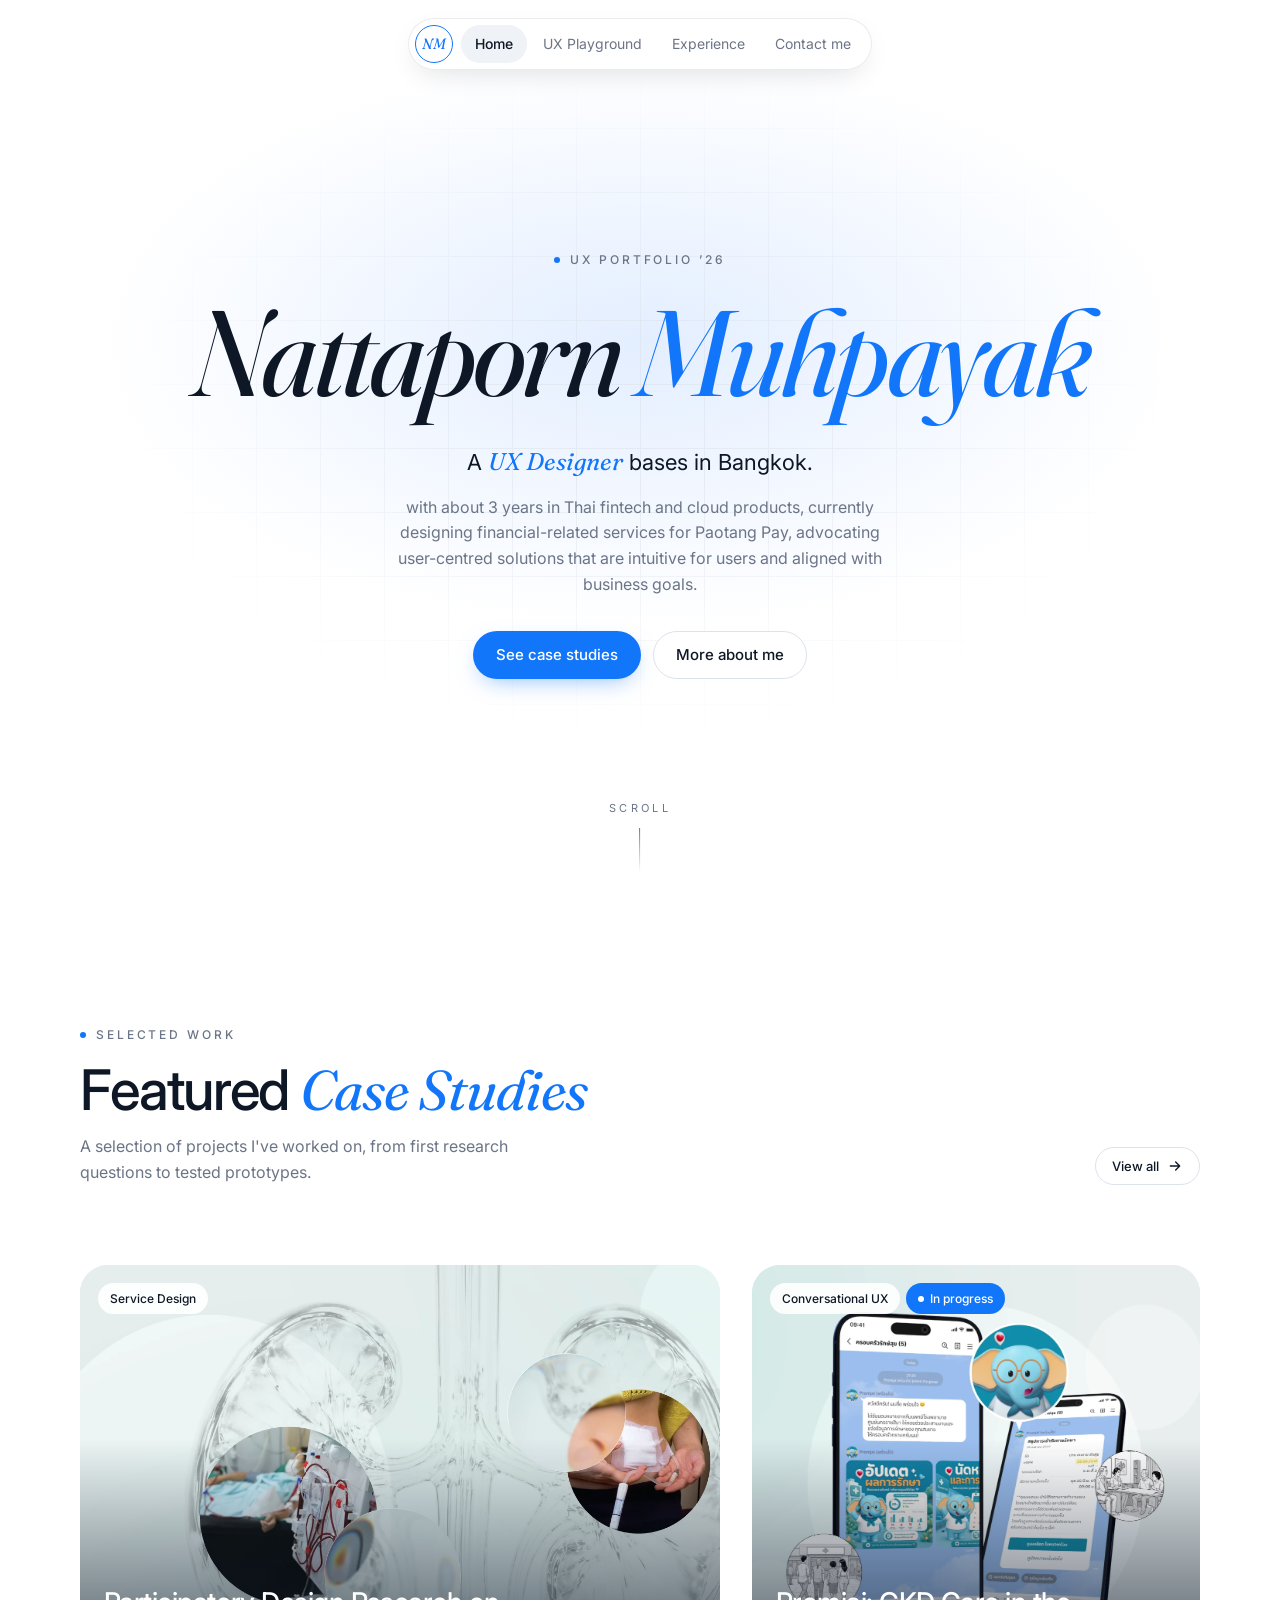
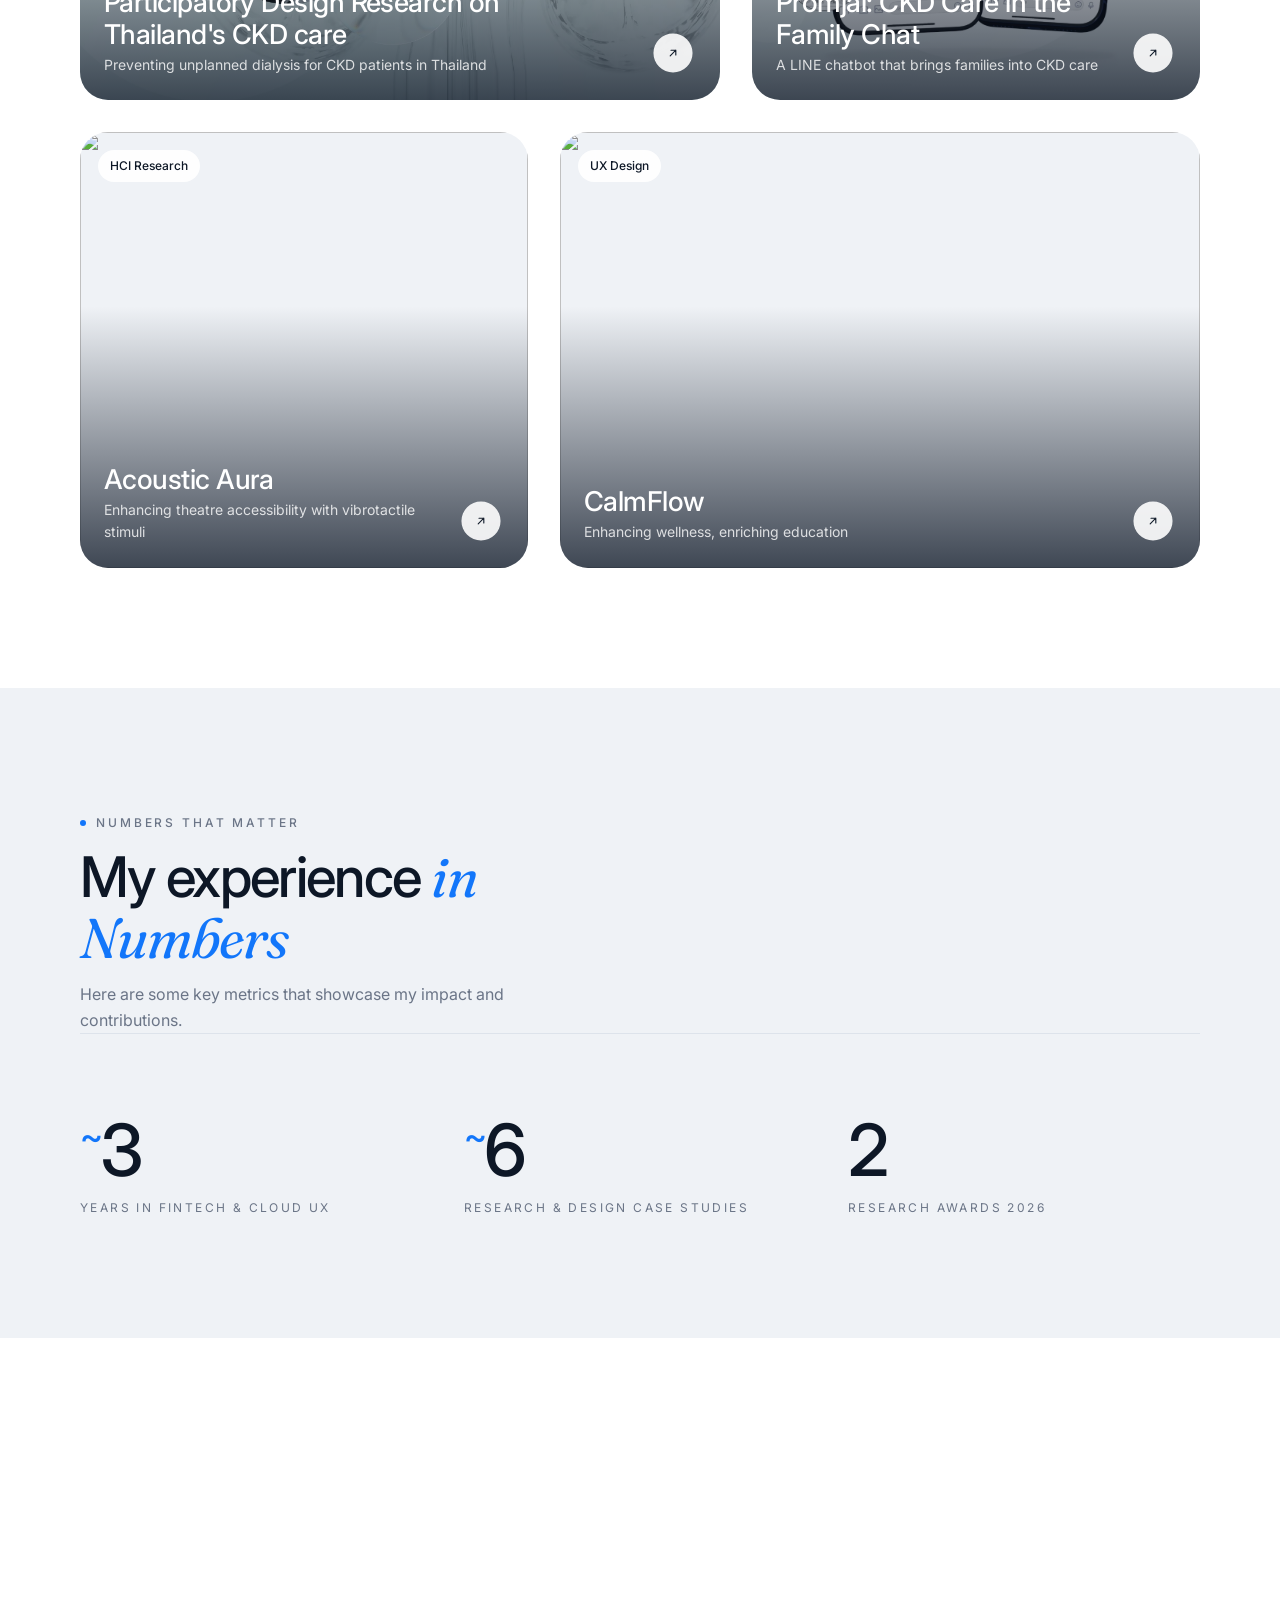
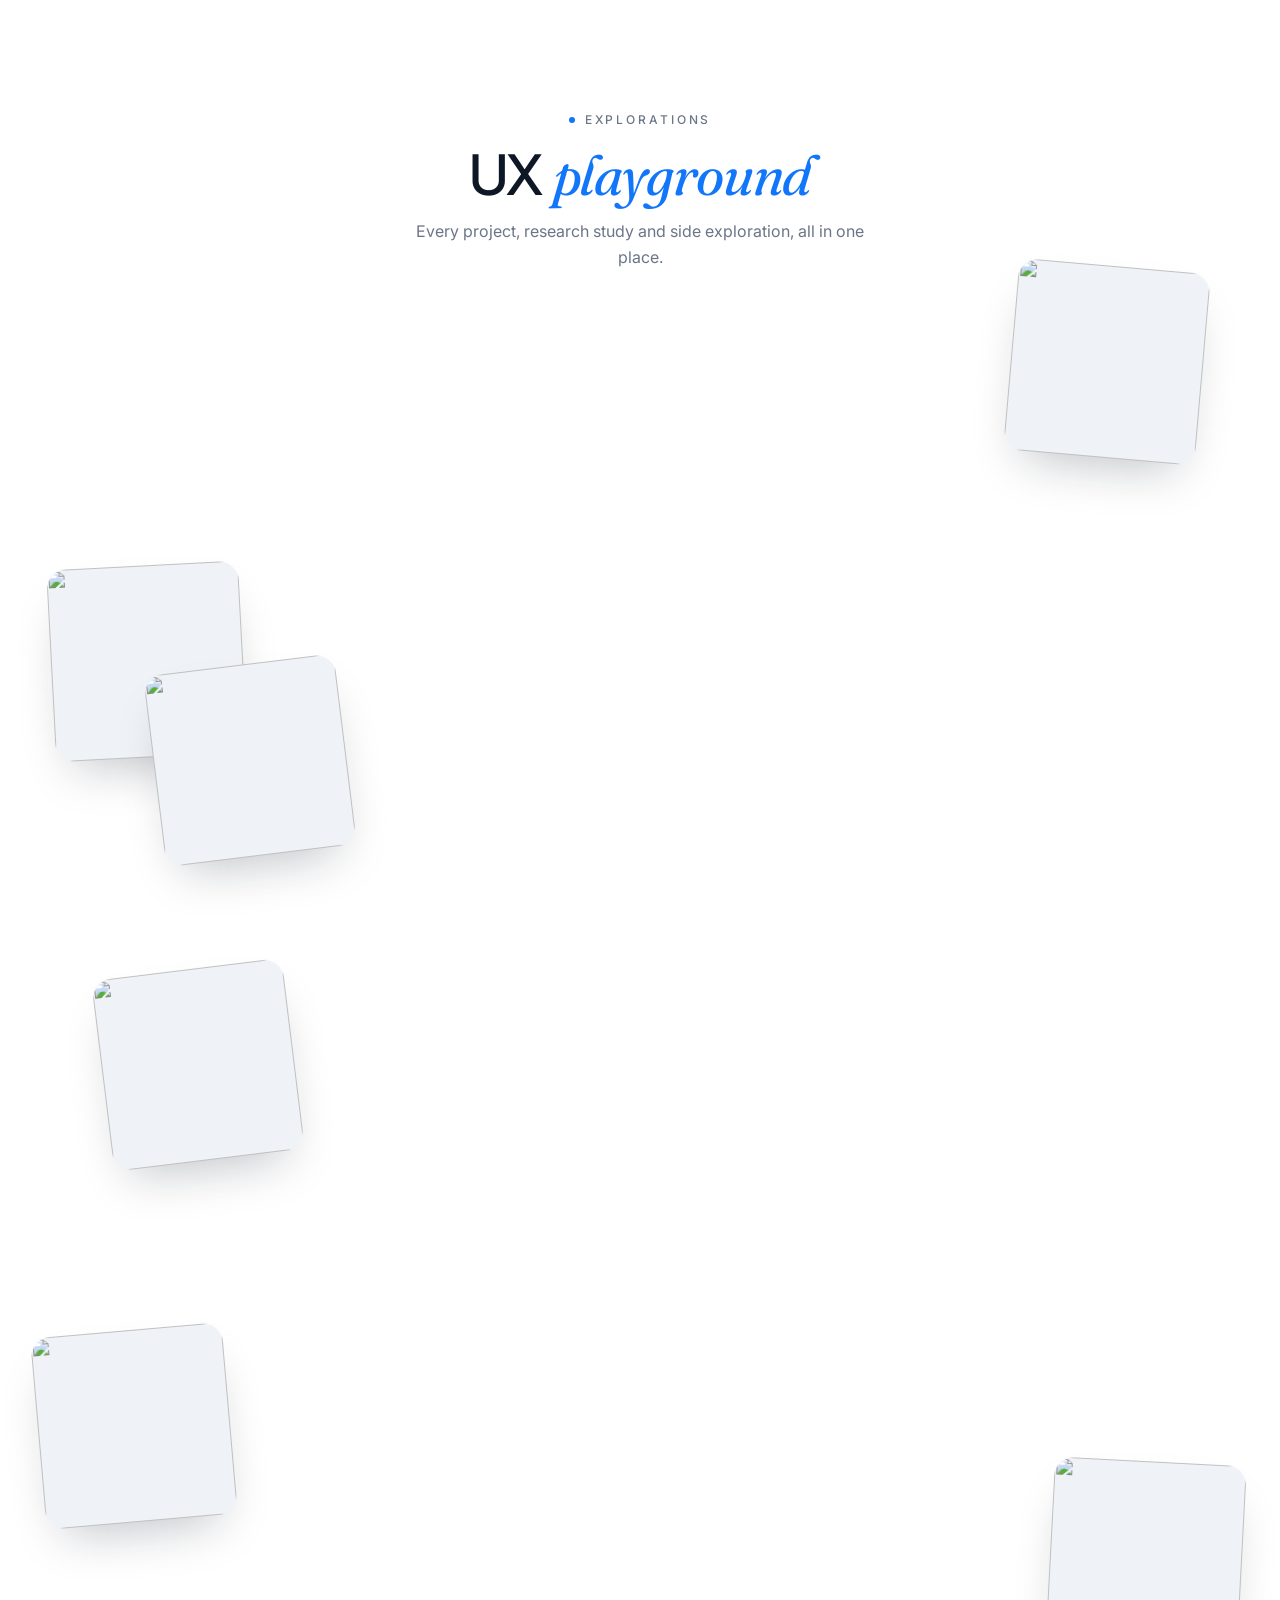
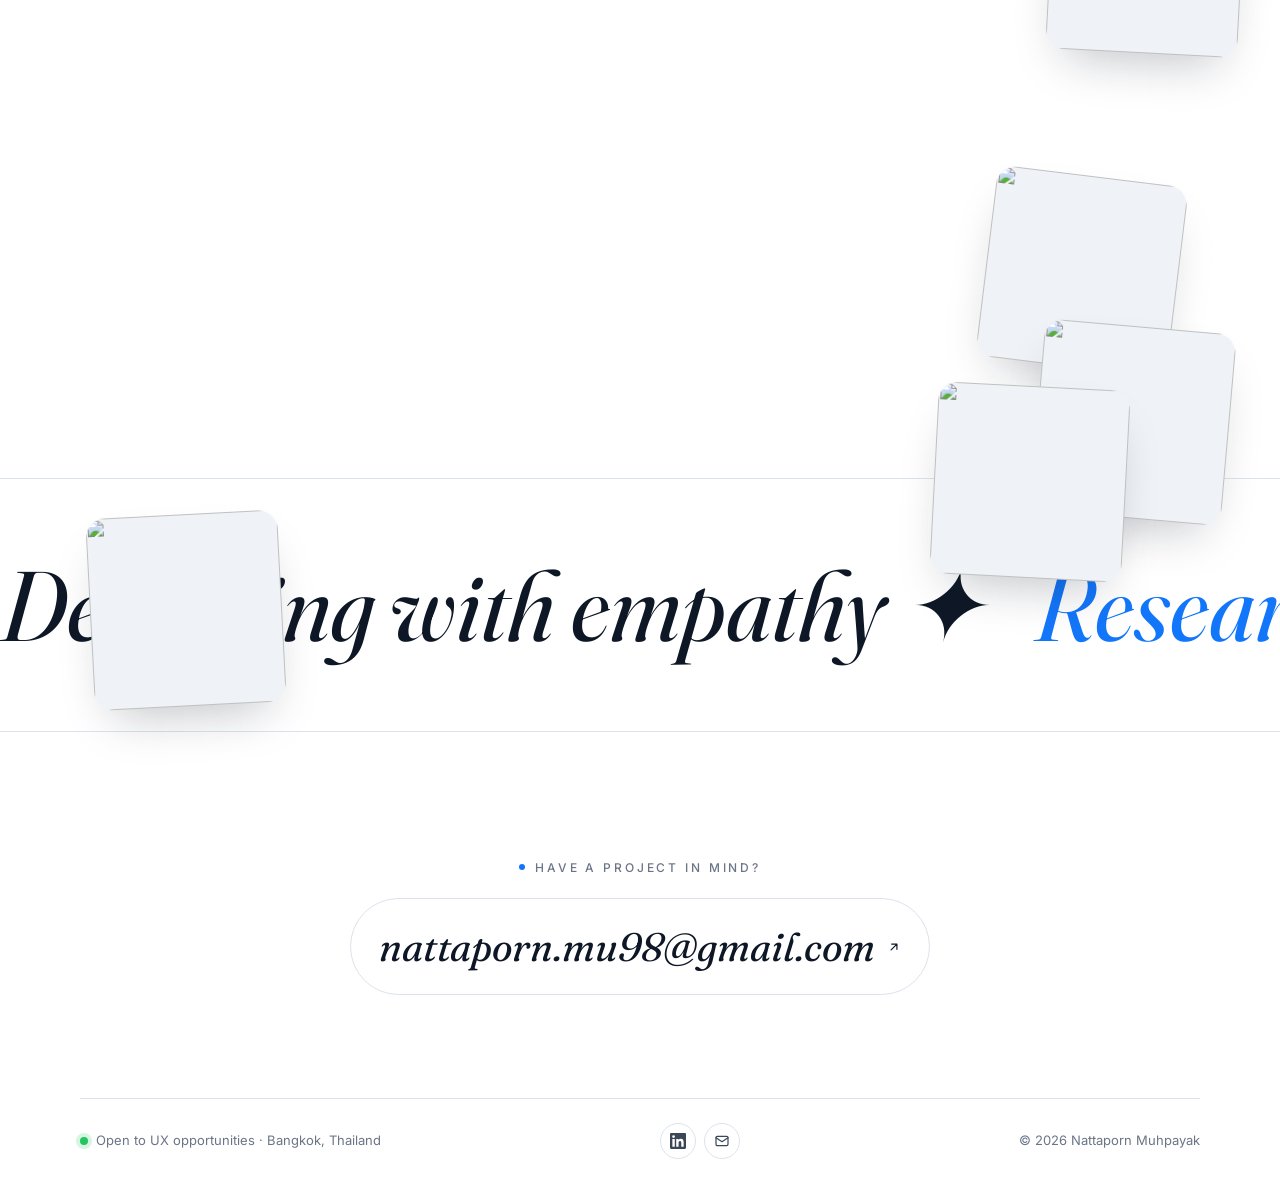
==== index.html @ e93394f6 "Initial commit: UX portfolio website Static site (HTML/CSS/JS, no build step) with Home, UX Playgrou" ====
<!doctype html>
<html lang="en">
<head>
  <meta charset="utf-8" />
  <meta name="viewport" content="width=device-width, initial-scale=1" />
  <title>Nattaporn Muhpayak · UX Designer</title>
  <meta name="description" content="Nattaporn (Natty) Muhpayak, a research-led UX designer in Bangkok working on fintech and mobile payments." />
  <link rel="icon" href="assets/favicon.svg" type="image/svg+xml" />
  <link rel="preconnect" href="https://fonts.googleapis.com" />
  <link rel="preconnect" href="https://fonts.gstatic.com" crossorigin />
  <link href="https://fonts.googleapis.com/css2?family=Fraunces:ital,opsz,wght@0,9..144,300..700;1,9..144,300..700&family=Inter:wght@400;500;600&display=swap" rel="stylesheet" />
  <link rel="stylesheet" href="assets/css/style.css" />
</head>
<body data-page="home" data-root="">
  <main id="main">
    <!-- Hero -->
    <section class="hero">
      <div>
        <span class="eyebrow reveal">UX Portfolio ’26</span>
        <h1 class="hero-name reveal" style="--d:.08s">Nattaporn <span class="last">Muhpayak</span></h1>
        <p class="hero-sub reveal" style="--d:.16s">A <span class="serif-i">UX Designer</span> bases in Bangkok.</p>
        <p class="hero-desc reveal" style="--d:.22s">
          with about 3 years in Thai fintech and cloud products, 
          currently designing financial-related services for Paotang Pay,
          advocating user-centred solutions that are intuitive for users and aligned with business goals.
        </p>
        <div class="hero-actions reveal" style="--d:.3s">
          <a class="btn btn-primary" href="#work">See case studies</a>
          <a class="btn btn-ghost" href="about-me/">More about me</a>
        </div>
      </div>
      <div class="scroll-cue" aria-hidden="true">SCROLL<span></span></div>
    </section>

    <!-- Featured work -->
    <section class="section" id="work">
      <div class="container">
        <div class="section-head">
          <div class="section-copy reveal">
            <span class="eyebrow">Selected work</span>
            <h2 class="section-title">Featured <span class="serif-i">Case Studies</span></h2>
            <p class="section-lead">A selection of projects I've worked on, from first research questions to tested prototypes.</p>
          </div>
          <a class="btn btn-ghost btn-sm reveal" href="ux-playground/">View all <svg class="arrow arrow-r" width="16" height="16" viewBox="0 0 24 24" fill="none" stroke="currentColor" stroke-width="2" stroke-linecap="round" stroke-linejoin="round" aria-hidden="true"><path d="M5 12h14M13 6l6 6-6 6"/></svg></a>
        </div>
        <div class="bento" id="featured"></div>
      </div>
    </section>

    <!-- Stats -->
    <section class="section section-tint">
      <div class="container">
        <div class="section-copy reveal">
            <span class="eyebrow">Numbers that matter</span>
            <h2 class="section-title">My experience <span class="serif-i">in Numbers</span></h2>
            <p class="section-lead">Here are some key metrics that showcase my impact and contributions.</p>
          </div>
        <div class="stats reveal">
          <div><div class="stat-num"><sup>~</sup><span data-count="3">0</span></div><div class="stat-label">Years in fintech &amp; cloud UX</div></div>
          <div><div class="stat-num"><sup>~</sup><span data-count="6">0</span></div><div class="stat-label">Research &amp; design case studies</div></div>
          <div><div class="stat-num"><span data-count="2">0</span></div><div class="stat-label">Research awards 2026</div></div>
        </div>
      </div>
    </section>

    <!-- Playground teaser -->
    <section class="playground" id="play">
      <div class="floaters"></div>
      <div class="playground-sticky">
        <div class="reveal">
          <span class="eyebrow">Explorations</span>
          <h2 class="section-title">UX <span class="serif-i">playground</span></h2>
          <p class="section-lead">Every project, research study and side exploration, all in one place.</p>
          <!-- <a class="btn btn-primary" href="ux-playground/">View all projects <svg class="arrow arrow-r" width="16" height="16" viewBox="0 0 24 24" fill="none" stroke="currentColor" stroke-width="2" stroke-linecap="round" stroke-linejoin="round" aria-hidden="true"><path d="M5 12h14M13 6l6 6-6 6"/></svg></a> -->
          <!-- the line above is preserved for future use and to avoide the redundant link of view all-->
        </div>
      </div>
    </section>

    <div data-footer></div>
  </main>

  <script src="assets/js/data.js"></script>
  <script src="assets/js/site.js"></script>
  <script>
    renderFeatured(document.getElementById("featured"));
    renderFloaters(document.getElementById("play"), GALLERY);
  </script>
</body>
</html>
---- assets/css/style.css ----
/* ==========================================================================
   Tokens
   Layout is mobile-first. Breakpoints (min-width):
     base    0–767px    margin 24 · 4 cols  · gutter 16
     768px   768–1279px margin 40 · 8 cols  · gutter 24
     1280px  1280px+    margin 80 · 12 cols · gutter 32
   Content is capped at --content-max (1280px) and centred above 1440px.
   ========================================================================== */
:root {
  --bg: #ffffff;
  --surface: #eff2f6;
  --surface-2: #e4e9f0;
  --line: #dde3eb;
  --ink: #0d1726;
  --ink-2: #3b4658;
  --muted: #6b7587;
  --accent: #1276fa;
  --accent-ink: #0a5bd0;
  --accent-soft: #e3eeff;

  --serif: "Fraunces", ui-serif, Georgia, serif;
  --sans: "Inter", ui-sans-serif, system-ui, -apple-system, "Segoe UI", sans-serif;

  --radius-lg: 28px;
  --radius: 20px;
  --radius-sm: 12px;
  --ease: cubic-bezier(0.22, 1, 0.36, 1);

  /* Layout */
  --page-margin: 24px;
  --gutter: 16px;
  --cols: 4;
  --content-max: 1280px;
  --measure: 62ch; /* ≈70 characters per line in Inter (its "0" is wider than an average glyph) */
  --tap: 44px;
  --icon-star: url("data:image/svg+xml,%3Csvg xmlns='http://www.w3.org/2000/svg' viewBox='0 0 24 24'%3E%3Cpath d='M12 0C12.9 6.6 17.4 11.1 24 12 17.4 12.9 12.9 17.4 12 24 11.1 17.4 6.6 12.9 0 12 6.6 11.1 11.1 6.6 12 0Z'/%3E%3C/svg%3E"); /* four-point star, used as a mask so it takes any colour */
  --nav-top: 12px;
  --section-y: clamp(72px, 10vw, 120px);
}

@media (min-width: 768px) {
  :root {
    --page-margin: 40px;
    --gutter: 24px;
    --cols: 8;
    --nav-top: 18px;
  }
}

@media (min-width: 1280px) {
  :root {
    --page-margin: 80px;
    --gutter: 32px;
    --cols: 12;
  }
}

/* ============ Base ============ */
*,
*::before,
*::after { box-sizing: border-box; }

html { scroll-behavior: smooth; -webkit-text-size-adjust: 100%; }

body {
  margin: 0;
  background: var(--bg);
  color: var(--ink);
  font-family: var(--sans);
  font-size: 16px;
  line-height: 1.6;
  -webkit-font-smoothing: antialiased;
  overflow-x: clip;
}

img, video, svg { max-width: 100%; }
img { display: block; height: auto; }
a { color: inherit; text-decoration: none; }
h1, h2, h3, h4, p { margin: 0; overflow-wrap: break-word; }
p, li { max-width: var(--measure); }
ul { margin: 0; padding: 0; list-style: none; }

::selection { background: var(--accent); color: #fff; }

:focus-visible {
  outline: 2px solid var(--accent);
  outline-offset: 3px;
  border-radius: 8px;
}

.skip-link {
  position: absolute;
  left: var(--page-margin);
  top: -60px;
  z-index: 100;
  padding: 10px 16px;
  border-radius: 999px;
  background: var(--ink);
  color: #fff;
  font-size: 14px;
}
.skip-link:focus { top: var(--nav-top); }

.container {
  width: 100%;
  max-width: calc(var(--content-max) + 2 * var(--page-margin));
  margin-inline: auto;
  padding-inline: var(--page-margin);
}

/* Shared column grid used by every multi-column section */
.bento,
.grid-projects,
.stats,
.cards-2,
.values,
.about-grid,
.photo-strip,
.job {
  display: grid;
  grid-template-columns: repeat(var(--cols), minmax(0, 1fr));
  column-gap: var(--gutter);
}
.bento > *,
.grid-projects > *,
.stats > *,
.cards-2 > *,
.values > *,
.about-grid > *,
.job > * { grid-column: 1 / -1; }

/* ============ Type ============ */
.serif-i { font-family: var(--serif); font-style: italic; font-weight: 400; }

.eyebrow {
  display: inline-flex;
  align-items: center;
  gap: 10px;
  font-size: 12px;
  font-weight: 500;
  letter-spacing: 0.24em;
  text-transform: uppercase;
  color: var(--muted);
}
.eyebrow::before {
  content: "";
  flex: none;
  width: 6px;
  height: 6px;
  border-radius: 50%;
  background: var(--accent);
}

.section-title {
  font-size: clamp(34px, 2.6vw + 24px, 56px);
  font-weight: 500;
  letter-spacing: -0.03em;
  line-height: 1.08;
  margin-top: 14px;
}
.section-title .serif-i { letter-spacing: -0.02em; color: var(--accent); }

.section-lead {
  margin-top: 14px;
  max-width: 460px;
  color: var(--muted);
}

/* ============ Buttons ============ */
.btn {
  display: inline-flex;
  align-items: center;
  justify-content: center;
  gap: 8px;
  min-height: 48px;
  padding: 0 22px;
  border-radius: 999px;
  border: 1px solid transparent;
  font-size: 15px;
  font-weight: 500;
  transition: transform 0.3s var(--ease), background 0.2s, border-color 0.2s, color 0.2s;
  cursor: pointer;
  white-space: nowrap;
}
.btn:hover { transform: translateY(-2px); }
.btn:active { transform: translateY(0); }

.btn-primary { background: var(--accent); color: #fff; box-shadow: 0 8px 24px -10px rgba(18, 118, 250, 0.6); }
.btn-primary:hover { background: var(--accent-ink); }

.btn-ghost { background: var(--bg); border-color: var(--line); color: var(--ink); }
.btn-ghost:hover { border-color: var(--ink); }

.btn-sm { min-height: var(--tap); padding: 0 16px; font-size: 13px; }
@media (min-width: 1280px) { .btn-sm { min-height: 38px; } }

.btn .arrow { transition: transform 0.3s var(--ease); }
.btn:hover .arrow { transform: translate(2px, -2px); }
.btn:hover .arrow-r { transform: translateX(3px); }

/* ============ Nav ============ */
/* Mobile: logo + menu button; links open in a panel inside the pill. */
.nav {
  position: fixed;
  top: var(--nav-top);
  left: var(--page-margin);
  right: var(--page-margin);
  z-index: 50;
  display: flex;
  flex-wrap: wrap;
  align-items: center;
  justify-content: space-between;
  gap: 4px;
  padding: 4px;
  border-radius: 26px;
  background: rgba(255, 255, 255, 0.72);
  border: 1px solid rgba(13, 23, 38, 0.08);
  box-shadow: 0 10px 30px -12px rgba(13, 23, 38, 0.18);
  backdrop-filter: saturate(180%) blur(16px);
  -webkit-backdrop-filter: saturate(180%) blur(16px);
}
.nav.open { background: rgba(255, 255, 255, 0.96); }

.nav-logo {
  display: grid;
  place-items: center;
  width: var(--tap);
  height: var(--tap);
  flex: none;
  border-radius: 50%;
  border: 1px solid var(--accent);
  color: var(--accent);
  font-family: var(--serif);
  font-style: italic;
  font-size: 15px;
}

.nav-toggle {
  display: inline-flex;
  flex-direction: column;
  align-items: center;
  justify-content: center;
  gap: 5px;
  width: var(--tap);
  height: var(--tap);
  padding: 0;
  border: 0;
  border-radius: 50%;
  background: transparent;
  color: var(--ink);
  cursor: pointer;
}
.nav-toggle span {
  display: block;
  width: 18px;
  height: 1.5px;
  border-radius: 2px;
  background: currentColor;
  transition: transform 0.3s var(--ease);
}
.nav.open .nav-toggle span:first-child { transform: translateY(3.25px) rotate(45deg); }
.nav.open .nav-toggle span:last-child { transform: translateY(-3.25px) rotate(-45deg); }

.nav-links {
  display: none;
  flex-basis: 100%;
  flex-direction: column;
  gap: 2px;
  padding: 4px 0 2px;
}
.nav.open .nav-links { display: flex; }

.nav-link {
  display: flex;
  align-items: center;
  min-height: var(--tap);
  padding: 0 16px;
  border-radius: 999px;
  font-size: 15px;
  color: var(--muted);
  transition: color 0.2s, background 0.2s;
  white-space: nowrap;
}
.nav-link:hover { color: var(--ink); }
.nav-link[aria-current="page"] { color: var(--ink); background: var(--surface); font-weight: 500; }

@media (min-width: 768px) {
  .nav {
    left: 50%;
    right: auto;
    transform: translateX(-50%);
    flex-wrap: nowrap;
    justify-content: flex-start;
    padding: 6px;
    border-radius: 999px;
    max-width: calc(100vw - 2 * var(--page-margin));
  }
  .nav-toggle { display: none; }
  .nav-links,
  .nav.open .nav-links {
    display: flex;
    flex-direction: row;
    flex-basis: auto;
    padding: 0;
    margin-left: 4px;
  }
  .nav-link { padding: 0 14px; font-size: 14px; }
}

@media (min-width: 1280px) {
  .nav-logo { width: 38px; height: 38px; }
  .nav-link { min-height: 38px; }
}

/* ============ Hero ============ */
.hero {
  position: relative;
  min-height: 100svh;
  display: grid;
  place-items: center;
  text-align: center;
  padding: 120px var(--page-margin) 96px;
  overflow: hidden;
}

.hero::before {
  content: "";
  position: absolute;
  inset: 0;
  z-index: -1;
  background:
    radial-gradient(ellipse 60% 45% at 50% 38%, var(--accent-soft), transparent 70%),
    linear-gradient(var(--bg), var(--bg));
}
.hero::after {
  content: "";
  position: absolute;
  inset: 0;
  z-index: -1;
  background-image:
    linear-gradient(var(--line) 1px, transparent 1px),
    linear-gradient(90deg, var(--line) 1px, transparent 1px);
  background-size: 64px 64px;
  mask-image: radial-gradient(ellipse 55% 50% at 50% 45%, #000 20%, transparent 75%);
  -webkit-mask-image: radial-gradient(ellipse 55% 50% at 50% 45%, #000 20%, transparent 75%);
  opacity: 0.55;
}

.hero > div { max-width: var(--content-max); }

.hero-name {
  margin-top: 22px;
  font-family: var(--serif);
  font-style: italic;
  font-weight: 400;
  font-size: clamp(44px, 8.4vw + 14px, 136px);
  line-height: 1;
  letter-spacing: -0.03em;
}
.hero-name .last { color: var(--accent); }

.hero-sub {
  margin-top: 28px;
  margin-inline: auto;
  font-size: clamp(18px, 0.6vw + 15px, 22px);
  color: var(--ink);
}
.hero-sub .serif-i { font-size: 1.1em; color: var(--accent); }

.hero-desc {
  margin: 14px auto 0;
  max-width: 500px;
  color: var(--muted);
}

.hero-actions {
  margin-top: 34px;
  display: flex;
  justify-content: center;
  flex-wrap: wrap;
  gap: 12px;
}

.scroll-cue {
  position: absolute;
  bottom: 28px;
  left: 50%;
  transform: translateX(-50%);
  display: flex;
  flex-direction: column;
  align-items: center;
  gap: 10px;
  font-size: 11px;
  letter-spacing: 0.3em;
  color: var(--muted);
}
.scroll-cue span {
  width: 1px;
  height: 44px;
  background: linear-gradient(var(--muted), transparent);
  animation: cue 2s var(--ease) infinite;
  transform-origin: top;
}
@keyframes cue {
  0% { transform: scaleY(0); opacity: 1; }
  60% { transform: scaleY(1); opacity: 1; }
  100% { transform: scaleY(1); opacity: 0; }
}

/* Page hero (inner pages) */
.page-hero {
  padding-top: 120px;
  padding-bottom: 48px;
}
.page-hero h1 {
  margin-top: 16px;
  font-size: clamp(40px, 6.8vw + 16px, 104px);
  font-weight: 500;
  letter-spacing: -0.04em;
  line-height: 1;
}
.page-hero h1 .serif-i { color: var(--accent); letter-spacing: -0.02em; }
.page-hero p { margin-top: 22px; max-width: 560px; color: var(--muted); font-size: clamp(16px, 0.4vw + 14.5px, 18px); }

@media (min-width: 768px) {
  .page-hero { padding-top: 150px; padding-bottom: 56px; }
}

/* ============ Sections ============ */
.section { padding-block: var(--section-y); }
.section-tint { background: var(--surface); }
.section-end { padding-bottom: var(--section-y); }

.section-head {
  display: flex;
  align-items: flex-end;
  justify-content: space-between;
  gap: var(--gutter);
  margin-bottom: calc(var(--gutter) * 2.5);
  flex-wrap: wrap;
}

.section-copy {
  width: min(100%, 560px);
}

/* ============ Project cards ============ */
.bento { row-gap: var(--gutter); }

.card {
  position: relative;
  display: block;
  border-radius: var(--radius-lg);
  overflow: hidden;
  background: var(--surface);
  aspect-ratio: 4 / 3.1;
  isolation: isolate;
}
.bento .card { aspect-ratio: 1 / 1; } /* square so the always-on card details fit on phones */

@media (min-width: 768px) {
  .bento > * { grid-column: span 4; }
  .bento .card { aspect-ratio: 1 / 1; }
}
@media (min-width: 1280px) {
  .bento > :nth-child(4n + 1),
  .bento > :nth-child(4n + 4) { grid-column: span 7; }
  .bento > :nth-child(4n + 2),
  .bento > :nth-child(4n + 3) { grid-column: span 5; }
  .bento .card { aspect-ratio: auto; height: clamp(400px, 34vw, 480px); }
}

.card-media {
  position: absolute;
  inset: 0;
  z-index: -2;
}
.card-media img {
  width: 100%;
  height: 100%;
  object-fit: cover;
  transition: transform 0.9s var(--ease);
}
/* --zoom (set per project via imageZoom) crops into the cover; hover adds 5% on top */
.card-media img { transform: scale(var(--zoom, 1)); transform-origin: var(--focus, 50% 50%); }
.card:hover .card-media img { transform: scale(calc(var(--zoom, 1) * 1.05)); }

.card::after {
  content: "";
  position: absolute;
  inset: 0;
  z-index: -1;
  background: linear-gradient(180deg, rgba(13, 23, 38, 0) 40%, rgba(13, 23, 38, 0.78) 100%);
}

.card-placeholder {
  position: absolute;
  inset: 0;
  z-index: -2;
  display: grid;
  place-items: center;
  background:
    radial-gradient(circle at 30% 30%, rgba(18, 118, 250, 0.35), transparent 55%),
    radial-gradient(circle at 75% 70%, rgba(18, 118, 250, 0.2), transparent 50%),
    var(--surface-2);
}
.card-placeholder span {
  font-family: var(--serif);
  font-style: italic;
  font-size: clamp(64px, 9vw, 120px);
  color: rgba(18, 118, 250, 0.3);
}

.card-body {
  position: absolute;
  left: 0;
  right: 0;
  bottom: 0;
  padding: clamp(18px, 1.2vw + 12px, 24px);
  color: #fff;
  display: flex;
  align-items: flex-end;
  justify-content: space-between;
  gap: var(--gutter);
}
.card-body > div { min-width: 0; }
.card-title {
  font-size: clamp(21px, 0.8vw + 17px, 28px);
  font-weight: 500;
  letter-spacing: -0.02em;
  line-height: 1.15;
}
.card-tagline { margin-top: 4px; font-size: 14px; color: rgba(255, 255, 255, 0.8); }

.card-go {
  flex: none;
  display: grid;
  place-items: center;
  width: 46px;
  height: 46px;
  border-radius: 50%;
  background: #fff;
  color: var(--ink);
  transform: scale(0.85) rotate(-45deg);
  opacity: 0.9;
  transition: transform 0.45s var(--ease), background 0.2s, color 0.2s;
}
.card:hover .card-go { transform: scale(1) rotate(0); background: var(--accent); color: #fff; }

/* Home "featured" cards: a description and topic tags sit beneath the title
   (after the Framer portfolio).
   - Mouse/trackpad (hover: hover): hidden until hover or keyboard focus, when
     the image dims to a dark overlay and the details slide in. All widths.
   - Touch (hover: none): there's no hover, so the details are always shown
     over a dark gradient.
   Below 1024px the cards are smaller, so the description is clamped to
   2 lines and the tags to a single row that fades out at the edge. */
.card-reveal {
  display: grid;
  grid-template-rows: 0fr;
  opacity: 0;
  transition: grid-template-rows 0.55s var(--ease), opacity 0.35s ease;
}
.card-reveal > div { min-height: 0; overflow: hidden; }

.card-desc {
  padding-top: 14px;
  font-size: 14.5px;
  line-height: 1.55;
  color: rgba(255, 255, 255, 0.88);
  display: -webkit-box;
  line-clamp: 4;
  -webkit-line-clamp: 4;
  -webkit-box-orient: vertical;
  overflow: hidden;
}
.card-tags { margin-top: 12px; display: flex; flex-wrap: wrap; gap: 6px; }
.card-tags li {
  padding: 3px 9px;
  border-radius: 6px;
  background: rgba(255, 255, 255, 0.14);
  font-size: 12px;
  color: #fff;
}
.card-feature .card-media::after {
  content: "";
  position: absolute;
  inset: 0;
  background: rgba(13, 23, 38, 0.88);
  opacity: 0;
  transition: opacity 0.45s ease;
}
.card-feature .card-top { transition: opacity 0.3s ease; }

@media (max-width: 1023px) {
  .card-feature .card-desc { padding-top: 10px; line-clamp: 2; -webkit-line-clamp: 2; }
  .card-feature .card-tags {
    margin-top: 10px;
    flex-wrap: nowrap;
    overflow: hidden;
    -webkit-mask-image: linear-gradient(90deg, #000 85%, transparent);
    mask-image: linear-gradient(90deg, #000 85%, transparent);
  }
  .card-feature .card-tags li { flex: none; white-space: nowrap; }
}

@media (hover: hover) {
  .card-feature:is(:hover, :focus-visible) .card-reveal { grid-template-rows: 1fr; opacity: 1; }
  .card-feature:is(:hover, :focus-visible) .card-media::after { opacity: 1; }
  .card-feature:is(:hover, :focus-visible) .card-top { opacity: 0; }
  .card-feature:focus-visible .card-go { transform: scale(1) rotate(0); background: var(--accent); color: #fff; }
}

@media (hover: none) {
  .card-feature .card-reveal { grid-template-rows: 1fr; opacity: 1; }
  .card-feature .card-media::after {
    opacity: 1;
    background: linear-gradient(180deg, rgba(13, 23, 38, 0.15) 0%, rgba(13, 23, 38, 0.55) 40%, rgba(13, 23, 38, 0.9) 100%);
  }
}

.card-top {
  position: absolute;
  top: 18px;
  left: 18px;
  right: 18px;
  display: flex;
  flex-wrap: wrap;
  gap: 6px;
}

.chip {
  display: inline-flex;
  align-items: center;
  gap: 6px;
  padding: 6px 12px;
  border-radius: 999px;
  font-size: 12px;
  font-weight: 500;
  background: rgba(255, 255, 255, 0.9);
  color: var(--ink);
  backdrop-filter: blur(8px);
}
.chip-accent { background: var(--accent); color: #fff; }
.chip-accent::before {
  content: "";
  width: 6px;
  height: 6px;
  border-radius: 50%;
  background: #fff;
  animation: pulse 1.8s ease-in-out infinite;
}
@keyframes pulse { 50% { opacity: 0.3; } }

/* Playground list: 1 col → 2 col (tablet) → 2 col (desktop) */
.grid-projects { row-gap: calc(var(--gutter) * 2.5); }
@media (min-width: 768px) {
  .grid-projects > * { grid-column: span 4; }
}
@media (min-width: 1280px) {
  .grid-projects > * { grid-column: span 6; }
}

.p-card { display: block; min-width: 0; }
.p-card .card { aspect-ratio: 16 / 11; }
.p-card .card::after { display: none; }
.p-card .card-go { position: absolute; top: 18px; right: 18px; }

.p-meta {
  margin-top: 18px;
  display: flex;
  justify-content: space-between;
  gap: var(--gutter);
  align-items: baseline;
}
.p-meta h3 { font-size: clamp(21px, 0.5vw + 18px, 24px); font-weight: 500; letter-spacing: -0.02em; }
.p-meta .year { font-size: 14px; color: var(--muted); flex: none; }
.p-tagline { margin-top: 4px; color: var(--accent); font-family: var(--serif); font-style: italic; font-size: 18px; line-height: 1.35; }
.p-summary { margin-top: 10px; color: var(--muted); font-size: 15px; }
.p-tags { margin-top: 14px; display: flex; flex-wrap: wrap; gap: 6px; }
.p-tags li {
  padding: 5px 11px;
  border-radius: 999px;
  background: var(--surface);
  font-size: 12.5px;
  color: var(--ink-2);
}
.p-role { margin-top: 12px; font-size: 13px; color: var(--muted); }
.p-role b { color: var(--ink); font-weight: 500; }

/* Filters */
.filters {
  display: flex;
  flex-wrap: wrap;
  gap: 8px;
  margin-bottom: calc(var(--gutter) * 2.5);
}
.filter {
  min-height: var(--tap);
  padding: 0 18px;
  border-radius: 999px;
  border: 1px solid var(--line);
  background: var(--bg);
  font: inherit;
  font-size: 14px;
  color: var(--ink-2);
  cursor: pointer;
  transition: all 0.2s;
}
@media (min-width: 1280px) { .filter { min-height: 40px; } }
.filter:hover { border-color: var(--ink); }
.filter[aria-pressed="true"] { background: var(--ink); border-color: var(--ink); color: #fff; }
.filter .count { margin-left: 6px; opacity: 0.55; font-size: 12px; }

/* ============ Playground (floating gallery) ============ */
.playground {
  position: relative;
  height: 260vh;
  overflow-x: clip;
}
.playground-sticky {
  position: sticky;
  top: 0;
  height: 100svh;
  display: grid;
  place-items: center;
  text-align: center;
  z-index: 2;
  padding-inline: var(--page-margin);
  pointer-events: none;
}
/* The white backing keeps the copy legible when a floater drifts behind it. */
.playground-sticky > div {
  pointer-events: auto;
  max-width: 560px;
  padding: calc(var(--gutter) * 1.5);
  border-radius: var(--radius-lg);
  background: rgba(255, 255, 255, 0.9);
  backdrop-filter: blur(6px);
  -webkit-backdrop-filter: blur(6px);
}
.playground-sticky .section-lead { margin-inline: auto; }
.playground-sticky .btn { margin-top: 26px; }

.floaters {
  position: absolute;
  inset: 0;
  z-index: 1;
}
/* Width per breakpoint; JS places each floater against the left or right edge. */
.floater {
  position: absolute;
  width: 30vw;
  aspect-ratio: 1;
  border-radius: var(--radius);
  overflow: hidden;
  background: var(--surface);
  box-shadow: 0 24px 50px -20px rgba(13, 23, 38, 0.28);
  will-change: transform;
}
.floater img { width: 100%; height: 100%; object-fit: cover; }
@media (min-width: 768px) { .floater { width: 20vw; } }
@media (min-width: 1280px) { .floater { width: clamp(180px, 15vw, 260px); } }

/* ============ Stats / marquee / footer ============ */
.stats {
  row-gap: calc(var(--gutter) * 2);
  border-top: 1px solid var(--line);
  padding-top: calc(var(--gutter) * 2.5);
}
@media (min-width: 768px) {
  /* 8 cols don't split in 3, so switch to three equal tracks */
  .stats { grid-template-columns: repeat(3, minmax(0, 1fr)); }
  .stats > * { grid-column: auto; }
}
@media (min-width: 1280px) {
  .stats { grid-template-columns: repeat(var(--cols), minmax(0, 1fr)); }
  .stats > * { grid-column: span 4; }
}
.stat-num {
  font-size: clamp(44px, 3.2vw + 32px, 72px);
  font-weight: 500;
  letter-spacing: -0.04em;
  line-height: 1;
}
.stat-num sup { font-size: 0.5em; color: var(--accent); vertical-align: top; position: relative; top: 0.1em; }
.stat-label { margin-top: 12px; font-size: 12px; letter-spacing: 0.2em; text-transform: uppercase; color: var(--muted); }

.marquee {
  overflow: hidden;
  padding-block: clamp(40px, 6vw, 72px);
  white-space: nowrap;
  border-top: 1px solid var(--line);
  border-bottom: 1px solid var(--line);
  background: var(--bg);
}
.marquee-track {
  display: inline-flex;
  animation: marquee 40s linear infinite;
}
.marquee-track span {
  font-family: var(--serif);
  font-style: italic;
  font-size: clamp(44px, 6vw + 22px, 104px);
  line-height: 1.1;
  padding-right: 0.5em;
  color: var(--ink);
}
.marquee-track span:nth-child(even) { color: var(--accent); }
@keyframes marquee { to { transform: translateX(-50%); } }

.footer { padding-block: var(--section-y) 32px; text-align: center; }
.footer-mail {
  margin-top: 20px;
  display: inline-flex;
  align-items: center;
  gap: 10px;
  padding: 14px 20px;
  border-radius: 999px;
  border: 1px solid var(--line);
  font-family: var(--serif);
  font-style: italic;
  font-size: clamp(18px, 2.4vw + 9px, 40px);
  transition: border-color 0.2s, color 0.2s, background 0.2s;
  max-width: 100%;
  overflow-wrap: anywhere;
}
.footer-mail svg { flex: none; }
.footer-mail:hover { border-color: var(--accent); color: var(--accent); background: var(--accent-soft); }
@media (min-width: 768px) { .footer-mail { padding: 16px 28px; gap: 12px; } }

.footer-bar {
  margin-top: clamp(64px, 8vw, 110px);
  padding-top: 24px;
  border-top: 1px solid var(--line);
  display: flex;
  flex-direction: column;
  align-items: center;
  gap: var(--gutter);
  font-size: 13px;
  color: var(--muted);
}
@media (min-width: 768px) {
  .footer-bar { flex-direction: row; justify-content: space-between; flex-wrap: wrap; }
}
.status { display: inline-flex; align-items: center; gap: 8px; }
.status::before {
  content: "";
  flex: none;
  width: 8px;
  height: 8px;
  border-radius: 50%;
  background: #22c55e;
  box-shadow: 0 0 0 4px rgba(34, 197, 94, 0.18);
}
.socials { display: flex; gap: 8px; }
.socials a {
  display: grid;
  place-items: center;
  width: var(--tap);
  height: var(--tap);
  border-radius: 50%;
  border: 1px solid var(--line);
  color: var(--ink-2);
  transition: all 0.2s;
}
.socials a:hover { border-color: var(--accent); color: var(--accent); }
@media (min-width: 1280px) { .socials a { width: 36px; height: 36px; } }

/* ============ Experience ============ */
.timeline { border-top: 1px solid var(--line); }
.job {
  row-gap: 14px;
  padding-block: calc(var(--gutter) * 2.25);
  border-bottom: 1px solid var(--line);
}
@media (min-width: 768px) {
  .job > :first-child { grid-column: span 2; }
  .job > :last-child { grid-column: span 6; }
}
@media (min-width: 1280px) {
  .job { padding-block: 44px; }
  .job > :first-child { grid-column: span 3; }
  .job > :last-child { grid-column: span 9; }
}
.job-when { font-size: 14px; color: var(--muted); }
.job-when .type {
  display: inline-block;
  margin-top: 10px;
  padding: 4px 10px;
  border-radius: 999px;
  background: var(--surface);
  font-size: 12px;
  color: var(--ink-2);
}
.job-when .now { background: var(--accent-soft); color: var(--accent-ink); }
.job h3 { font-size: clamp(23px, 1vw + 19px, 32px); font-weight: 500; letter-spacing: -0.02em; line-height: 1.2; }
.job .org { margin-top: 4px; font-family: var(--serif); font-style: italic; font-size: clamp(18px, 0.3vw + 17px, 20px); color: var(--accent); }
.job .note {
  margin-top: 16px;
  padding: 14px 16px;
  border-radius: var(--radius-sm);
  background: var(--accent-soft);
  color: var(--accent-ink);
  font-size: 14.5px;
}
.job ul.points { margin-top: 18px; display: grid; gap: 10px; }
.job ul.points > li {
  position: relative;
  padding-left: 22px;
  color: var(--ink-2);
  font-size: 15.5px;
}
.job ul.points > li::before {
  content: "";
  position: absolute;
  left: 2px;
  top: 0.75em;
  width: 8px;
  height: 1.5px;
  background: var(--accent);
}
.job ul.sub { margin-top: 8px; display: grid; gap: 6px; }
.job ul.sub li { padding-left: 16px; position: relative; font-size: 14.5px; color: var(--muted); }
.job ul.sub li::before { content: "○"; position: absolute; left: 0; font-size: 9px; top: 0.45em; color: var(--accent); }

.skills { display: flex; flex-wrap: wrap; gap: 10px; }
.skills li {
  padding: 10px 18px;
  border-radius: 999px;
  background: var(--bg);
  border: 1px solid var(--line);
  font-size: 15px;
  transition: all 0.2s;
}
.skills li:hover { border-color: var(--accent); color: var(--accent); }

.cards-2 { row-gap: var(--gutter); }
@media (min-width: 768px) { .cards-2 > * { grid-column: span 4; } }
@media (min-width: 1280px) { .cards-2 > * { grid-column: span 6; } }

.info-card {
  padding: clamp(22px, 1vw + 18px, 28px);
  border-radius: var(--radius);
  background: var(--bg);
  border: 1px solid var(--line);
}
.section-tint .info-card { border-color: transparent; }
.info-card .kicker { font-size: 12px; letter-spacing: 0.18em; text-transform: uppercase; color: var(--accent); font-weight: 500; }
.info-card h3 { margin-top: 12px; font-size: clamp(20px, 0.4vw + 18px, 22px); font-weight: 500; letter-spacing: -0.02em; line-height: 1.3; }
.info-card p { margin-top: 8px; color: var(--muted); font-size: 15px; }
.info-card .grade {
  margin-top: 16px;
  display: inline-block;
  padding: 5px 12px;
  border-radius: 999px;
  background: var(--accent-soft);
  color: var(--accent-ink);
  font-size: 13px;
  font-weight: 500;
}

/* ============ About ============ */
/* 2 photos per row on mobile, 4 across from tablet up */
.photo-strip { row-gap: var(--gutter); }
.photo-strip figure {
  grid-column: span 2;
  margin: 0;
  border-radius: var(--radius);
  overflow: hidden;
  background: var(--surface);
  aspect-ratio: 3 / 4;
}
.photo-strip figure:nth-child(even) { margin-top: calc(var(--gutter) * 2); }
@media (min-width: 1280px) {
  .photo-strip figure { grid-column: span 3; }
  .photo-strip figure:nth-child(even) { margin-top: 48px; }
}
.photo-strip img { width: 100%; height: 100%; object-fit: cover; transition: transform 0.9s var(--ease); }
.photo-strip figure:hover img { transform: scale(1.04); }

.about-grid { row-gap: calc(var(--gutter) * 1.75); }
@media (min-width: 1280px) {
  .about-grid > :first-child { grid-column: span 5; }
  .about-grid > :last-child { grid-column: span 7; }
}
.about-lede {
  font-size: clamp(26px, 1.3vw + 21px, 38px);
  line-height: 1.22;
  letter-spacing: -0.02em;
  font-weight: 500;
}
.about-lede .serif-i { color: var(--accent); }
.prose p { color: var(--ink-2); font-size: clamp(16px, 0.2vw + 15.3px, 17px); }
.prose p + p { margin-top: 18px; }

/* 1 col → 3 col (tablet: 8 cols don't split in 3, use equal tracks) */
.values { row-gap: var(--gutter); }
@media (min-width: 768px) {
  .values { grid-template-columns: repeat(3, minmax(0, 1fr)); }
  .values > * { grid-column: auto; }
}
@media (min-width: 1280px) {
  .values { grid-template-columns: repeat(var(--cols), minmax(0, 1fr)); }
  .values > * { grid-column: span 4; }
}
.value {
  padding: clamp(22px, 1vw + 16px, 28px);
  border-radius: var(--radius);
  background: var(--bg);
}
.value .num { font-family: var(--serif); font-style: italic; font-size: 40px; color: var(--accent); line-height: 1; }
.value h3 { margin-top: 18px; font-size: 20px; font-weight: 500; letter-spacing: -0.01em; }
.value p { margin-top: 8px; color: var(--muted); font-size: 15px; }

.actions-start { justify-content: flex-start; }
.actions-gap { margin-top: calc(var(--gutter) * 2.5); }

/* ============ Case study pages (/ux-playground/*) ============ */
.cs-back {
  display: inline-flex;
  align-items: center;
  gap: 8px;
  min-height: var(--tap);
  margin-bottom: 18px;
  font-size: 14px;
  color: var(--muted);
  transition: color 0.2s;
}
.cs-back:hover { color: var(--accent); }
.cs-back svg { transition: transform 0.3s var(--ease); }
.cs-back:hover svg { transform: translateX(-3px); }
@media (min-width: 1280px) { .cs-back { min-height: 0; } }

/* Body: single column; from 1280px a sticky contents list sits beside it */
.cs-layout {
  margin-top: calc(var(--gutter) * 3);
  display: grid;
  grid-template-columns: repeat(var(--cols), minmax(0, 1fr));
  column-gap: var(--gutter);
}
.cs-layout > * { grid-column: 1 / -1; min-width: 0; }
.cs-toc { display: none; }
@media (min-width: 1280px) {
  .cs-toc {
    display: block;
    grid-column: span 3;
    position: sticky;
    top: 110px;
    align-self: start;
    max-height: calc(100vh - 140px);
    overflow-y: auto;
  }
  .cs-body { grid-column: span 9; }
}
.cs-toc p { font-size: 12px; letter-spacing: 0.18em; text-transform: uppercase; color: var(--muted); }
.cs-toc ol { margin: 14px 0 0; padding: 0; list-style: none; border-left: 1px solid var(--line); }
.cs-toc a {
  display: block;
  margin-left: -1px;
  padding: 7px 0 7px 16px;
  border-left: 2px solid transparent;
  font-size: 14px;
  line-height: 1.4;
  color: var(--muted);
  transition: color 0.2s, border-color 0.2s;
}
.cs-toc a:hover { color: var(--ink); }
.cs-toc a[aria-current="true"] { color: var(--accent); border-left-color: var(--accent); }

.cs-body { color: var(--ink-2); }
.cs-body > * + * { margin-top: 18px; }
.cs-body h2 {
  margin-top: calc(var(--gutter) * 4);
  scroll-margin-top: 110px;
  font-size: clamp(28px, 1.6vw + 22px, 40px);
  font-weight: 500;
  letter-spacing: -0.03em;
  line-height: 1.15;
  color: var(--ink);
}
.cs-body h2:first-child { margin-top: 0; }
.cs-body h3 {
  margin-top: calc(var(--gutter) * 2.25);
  font-size: clamp(20px, 0.5vw + 18px, 24px);
  font-weight: 500;
  letter-spacing: -0.02em;
  line-height: 1.3;
  color: var(--ink);
}
.cs-body h4 {
  margin-top: calc(var(--gutter) * 1.5);
  font-size: 17px;
  font-weight: 600;
  line-height: 1.4;
  color: var(--ink);
}
.cs-body h2 + h3, .cs-body h3 + h4 { margin-top: 14px; }
.cs-point { display: flex; align-items: baseline; gap: 12px; }
.cs-num { font-family: var(--serif); font-style: italic; font-weight: 400; color: var(--accent); }
.cs-body p, .cs-body ul { font-size: clamp(16px, 0.2vw + 15.3px, 17px); line-height: 1.7; }
.cs-body strong { color: var(--ink); font-weight: 600; }
.cs-body ul { display: grid; gap: 8px; }
.cs-body ul li { position: relative; padding-left: 22px; }
.cs-body ul li::before {
  content: "";
  position: absolute;
  left: 2px;
  top: 0.8em;
  width: 8px;
  height: 1.5px;
  background: var(--accent);
}

.cs-body blockquote {
  margin: calc(var(--gutter) * 1.5) 0;
  padding: 4px 0 4px calc(var(--gutter) * 1.25);
  border-left: 2px solid var(--accent);
}
.cs-body blockquote p {
  font-family: var(--serif);
  font-style: italic;
  font-size: clamp(19px, 0.6vw + 16px, 23px);
  line-height: 1.45;
  color: var(--ink);
}
.cs-body cite { display: block; margin-top: 10px; font-style: normal; font-size: 14px; color: var(--muted); }

.cs-figure { margin: calc(var(--gutter) * 1.75) 0; }
.cs-figure img {
  width: 100%;
  border-radius: var(--radius);
  background: var(--surface);
}
.cs-gallery {
  display: grid;
  grid-template-columns: repeat(2, minmax(0, 1fr));
  gap: var(--gutter);
  align-items: start;
}
@media (min-width: 768px) {
  .cs-gallery { grid-template-columns: repeat(var(--n, 2), minmax(0, 1fr)); }
}
.cs-gallery figcaption { grid-column: 1 / -1; }
.cs-figure figcaption {
  margin-top: 12px;
  width: 100%;
  font-size: 14px;
  line-height: 1.5;
  color: var(--muted);
}
.cs-gallery figcaption { margin-top: 0; }

/* ============ Case study layout B (Figma "Case Study." template) ============
   Opt-in with <main class="cs-page">. Order: label → wide banner → title/date →
   summary | role | responsibility row → sectioned body (+ contents rail) →
   two "more" stories. Uses the shared tokens/grid; only layout differs. */
.cs-intro { padding-top: 120px; }
@media (min-width: 768px) { .cs-intro { padding-top: 150px; } }

.cs-label {
  font-size: clamp(28px, 1.2vw + 22px, 40px);
  font-weight: 500;
  letter-spacing: -0.04em;
  line-height: 1.2;
}
.cs-label .serif-i { color: var(--accent); letter-spacing: -0.02em; }

.cs-banner {
  margin: calc(var(--gutter) * 1.5) 0 0;
  border-radius: var(--radius-lg);
  overflow: hidden;
  background: var(--surface);
  box-shadow: 0 5px 10px rgba(13, 23, 38, 0.12);
  aspect-ratio: 16 / 9;
}
.cs-banner img { width: 100%; height: 100%; object-fit: cover; }
@media (min-width: 768px) { .cs-banner { aspect-ratio: 12 / 5; } }
@media (min-width: 1280px) { .cs-banner { aspect-ratio: 1496 / 393; } }

.cs-head {
  margin-top: calc(var(--gutter) * 2);
  display: grid;
  grid-template-columns: repeat(var(--cols), minmax(0, 1fr));
  gap: var(--gutter);
  align-items: start;
}
.cs-head > * { grid-column: 1 / -1; }
.cs-title {
  font-size: clamp(44px, 3.2vw + 30px, 72px);
  font-weight: 500;
  letter-spacing: -0.04em;
  line-height: 1.1;
}
/* small caption under the title (smaller than .section-lead, which matches body copy) */
.cs-date { font-size: 14px; line-height: 1.5; letter-spacing: 0.01em; color: var(--muted); }
.cs-summary { margin-top: var(--gutter); }
.cs-summary > * + * { margin-top: var(--gutter); }
.cs-summary .cs-tagline {
  font-family: var(--serif);
  font-style: italic;
  font-size: clamp(22px, 0.8vw + 18px, 28px);
  line-height: 1.3;
  color: var(--accent);
}
.cs-summary p:not(.cs-tagline) { font-size: 16px; line-height: 1.7; color: var(--ink-2); }
.cs-summary .p-tags { gap: 8px; }
.cs-role h2, .cs-resp h2 { font-size: 15px; font-weight: 600; line-height: 1.4; }
.cs-role p, .cs-resp ul { margin-top: 6px; font-size: 16px; line-height: 1.7; color: var(--ink-2); }
.cs-resp li { position: relative; padding-left: 22px; }
.cs-resp li::before {
  content: "";
  position: absolute;
  left: 0;
  top: calc(0.85em - 6px); /* centre the 12px star on the first line */
  width: 12px;
  height: 12px;
  background: var(--accent);
  -webkit-mask: var(--icon-star) center / contain no-repeat;
  mask: var(--icon-star) center / contain no-repeat;
}
@media (min-width: 768px) {
  .cs-title { grid-column: span 6; }
  .cs-role { grid-column: span 3; }
  .cs-resp { grid-column: span 5; }
}
@media (min-width: 1280px) {
  .cs-title { grid-column: span 9; }
  .cs-summary { grid-column: span 7; }
  .cs-role { grid-column: span 2; margin-top: var(--gutter); }
  .cs-resp { grid-column: span 3; margin-top: var(--gutter); }
}

/* Paragraphs and list items fill their column on this layout
   (overrides the global --measure line-length cap). */
.cs-page p,
.cs-page li { max-width: none; }

/* Sectioned body: compact bold headings, 16px copy, 48px between sections */
.cs-page .cs-layout { margin-top: calc(var(--gutter) * 3); }
.cs-page .cs-body > .cs-section + .cs-section { margin-top: calc(var(--gutter) * 3); }
.cs-page .cs-section > * + * { margin-top: 12px; }
.cs-page .cs-body h2 {
  margin-top: 0;
  font-size: 24px;
  font-weight: 600;
  letter-spacing: -0.02em;
}
/* Blue four-point star in front of each section heading. The shape is an SVG
   mask, so its colour comes from --accent. */
.cs-page .cs-body h2 {
  display: flex;
  align-items: center;
  gap: 0.45em;
}
.cs-page .cs-body h2::before {
  content: "";
  flex: none;
  width: 0.85em;
  height: 0.85em;
  background: var(--accent);
  -webkit-mask: var(--icon-star) center / contain no-repeat;
  mask: var(--icon-star) center / contain no-repeat;
}
.cs-page .cs-body h3 { font-size: 18px; font-weight: 600; }
.cs-page .cs-body h4 { font-size: 17px; }
.cs-page .cs-body p,
.cs-page .cs-body ul { font-size: 16px; line-height: 1.7; }
.cs-page .cs-figure { margin: calc(var(--gutter) * 1.5) 0; }

/* In-text links in case-study copy: accent blue so they read as clickable */
.cs-page .cs-body p a,
.cs-page .cs-body li a {
  color: var(--accent);
  font-weight: 500;
  text-decoration: underline;
  text-decoration-color: transparent;
  text-underline-offset: 3px;
  transition: color 0.2s, text-decoration-color 0.2s;
}
.cs-page .cs-body p a:hover,
.cs-page .cs-body li a:hover { color: var(--accent-ink); text-decoration-color: currentColor; }

/* Image beside text: stacked on phones, two columns from 768px */
.cs-page .cs-body .cs-split {
  display: grid;
  grid-template-columns: minmax(0, 1fr);
  gap: var(--gutter) calc(var(--gutter) * 1.5);
  align-items: center;
}
@media (min-width: 768px) {
  .cs-page .cs-body .cs-split { grid-template-columns: repeat(2, minmax(0, 1fr)); }
}
.cs-page .cs-body .cs-split > .cs-figure { margin: 0; }
.cs-page .cs-body .cs-split > div > * + * { margin-top: 12px; }
/* A square figure next to a wide one (≈1.85:1): stacked on phones; from 768px
   the column ratio matches the image ratios so both render at the same height. */
.cs-page .cs-body .cs-pair {
  display: grid;
  grid-template-columns: minmax(0, 1fr);
  gap: var(--gutter);
  align-items: start;
  margin: calc(var(--gutter) * 1.5) 0;
}
@media (min-width: 768px) {
  .cs-page .cs-body .cs-pair { grid-template-columns: minmax(0, 1fr) minmax(0, 1.85fr); }
}
.cs-page .cs-body .cs-pair > .cs-figure { margin: 0; }

/* Figure that opens full size in a new tab (very wide diagrams) */
.cs-figure-zoom a { display: block; border-radius: var(--radius); cursor: zoom-in; }
.cs-figure-zoom a:hover img { outline: 2px solid var(--accent); outline-offset: 2px; }

/* Row of phone screenshots: 2 per row on phones, all in one row from 768px.
   Each phone is capped at 240px so a row of two doesn't turn into giant screens. */
.cs-page .cs-body .cs-phones {
  display: grid;
  grid-template-columns: repeat(2, minmax(0, 1fr));
  gap: var(--gutter);
  align-items: start;
  max-width: calc(2 * 240px + var(--gutter));
}
@media (min-width: 768px) {
  .cs-page .cs-body .cs-phones {
    grid-template-columns: repeat(var(--n, 3), minmax(0, 1fr));
    max-width: calc(var(--n, 3) * 240px + (var(--n, 3) - 1) * var(--gutter));
  }
}
.cs-phones img {
  border-radius: clamp(14px, 2.4vw, 24px);
  background: var(--surface);
  box-shadow: 0 10px 28px -14px rgba(13, 23, 38, 0.35);
}
.cs-phones figcaption { grid-column: 1 / -1; }
/* Storyboard strip sits directly above its phone row */
.cs-page .cs-body .cs-storyboard { margin-bottom: 0; }
.cs-page .cs-body .cs-storyboard + .cs-phones { margin-top: var(--gutter); }

/* Square crop for tall photos */
.cs-figure-square img { aspect-ratio: 1 / 1; object-fit: cover; object-position: 50% 45%; }

/* Policy proposal cards (CKD case study): 1 col → 2 cols from 768px */
.cs-page .cs-body .proposal-horizon {
  margin-top: calc(var(--gutter) * 1.5);
  font-size: 14px;
  font-weight: 600;
  letter-spacing: 0.08em;
  text-transform: uppercase;
  color: var(--muted);
}
.cs-page .cs-body .proposal-grid {
  margin: 12px 0 0;
  padding: 0;
  list-style: none;
  display: grid;
  grid-template-columns: minmax(0, 1fr);
  gap: var(--gutter);
}
@media (min-width: 768px) {
  .cs-page .cs-body .proposal-grid { grid-template-columns: repeat(2, minmax(0, 1fr)); }
}
.proposal {
  padding: clamp(18px, 1vw + 14px, 24px);
  border-radius: var(--radius);
  background: var(--surface);
  border: 1px solid transparent;
}
.proposal-top { display: flex; align-items: center; justify-content: space-between; gap: 8px; }
.proposal-num { font-family: var(--serif); font-style: italic; font-size: 24px; line-height: 1; color: var(--accent); }
.proposal-badge::before { display: none; }
.cs-page .cs-body .proposal h4 { margin-top: 12px; font-size: 17px; font-weight: 600; line-height: 1.35; }
.proposal-alias { font-weight: 400; color: var(--accent-ink); }
.cs-page .cs-body .proposal p { margin-top: 8px; font-size: 15px; line-height: 1.6; }
.cs-page .cs-body .proposal .proposal-lead { font-size: 13px; line-height: 1.5; color: var(--muted); }
.proposal-lead span {
  margin-right: 4px;
  font-weight: 600;
  letter-spacing: 0.08em;
  text-transform: uppercase;
  color: var(--ink-2);
}
.cs-page .cs-body .proposal .proposal-note { font-size: 14px; font-style: italic; color: var(--accent-ink); }
.cs-page .cs-body .proposal-other { margin-top: calc(var(--gutter) * 1.25); font-size: 14px; color: var(--muted); }

/* Highlighted card for a key statement, e.g. awards (accent tint + stroke) */
.cs-page .cs-body .cs-callout {
  padding: clamp(18px, 1vw + 14px, 24px);
  border-radius: var(--radius);
  background: var(--accent-soft);
  border: 1px solid var(--accent);
  color: var(--ink);
}

/* "More case studies": two stories, image 2:1 + title + period + summary */
.cs-more { padding-block: calc(var(--gutter) * 2) var(--section-y); }
.story-grid {
  display: grid;
  grid-template-columns: minmax(0, 1fr);
  gap: calc(var(--gutter) * 2.5);
}
@media (min-width: 768px) {
  .story-grid { grid-template-columns: repeat(2, minmax(0, 1fr)); column-gap: calc(var(--gutter) * 4); }
}
.story { position: relative; min-width: 0; }
.story h3 a::after { content: ""; position: absolute; inset: 0; border-radius: var(--radius-lg); }
.story h3 a:focus-visible { outline: none; }
.story:has(a:focus-visible) { outline: 2px solid var(--accent); outline-offset: 6px; border-radius: var(--radius-lg); }
.story-media { aspect-ratio: 2 / 1; box-shadow: 0 5px 10px rgba(13, 23, 38, 0.12); }
.story-media::after { display: none; }
.story-media .card-go { position: absolute; top: 14px; right: 14px; }
.story:hover .card-media img { transform: scale(calc(var(--zoom, 1) * 1.05)); }
.story:hover .card-go { transform: scale(1) rotate(0); background: var(--accent); color: #fff; }
.story h3 { margin-top: 16px; font-size: clamp(22px, 0.8vw + 18px, 30px); font-weight: 500; letter-spacing: -0.02em; line-height: 1.35; }
.story:hover h3 a { color: var(--accent); }
.story-date { margin-top: 8px; font-size: 16px; color: var(--muted); }
.story-summary { margin-top: 8px; font-size: 16px; line-height: 1.7; color: var(--ink-2); }

/* ============ Reveal ============ */
.reveal {
  opacity: 0;
  transform: translateY(28px);
  transition: opacity 0.9s var(--ease), transform 0.9s var(--ease);
  transition-delay: var(--d, 0s);
}
.reveal.in { opacity: 1; transform: none; }

@media (prefers-reduced-motion: reduce) {
  html { scroll-behavior: auto; }
  .reveal { opacity: 1; transform: none; transition: none; }
  .marquee-track, .scroll-cue span, .chip-accent::before { animation: none; }
  .floater { transform: none !important; }
  .card-reveal, .card-feature .card-media::after { transition: none; }
}
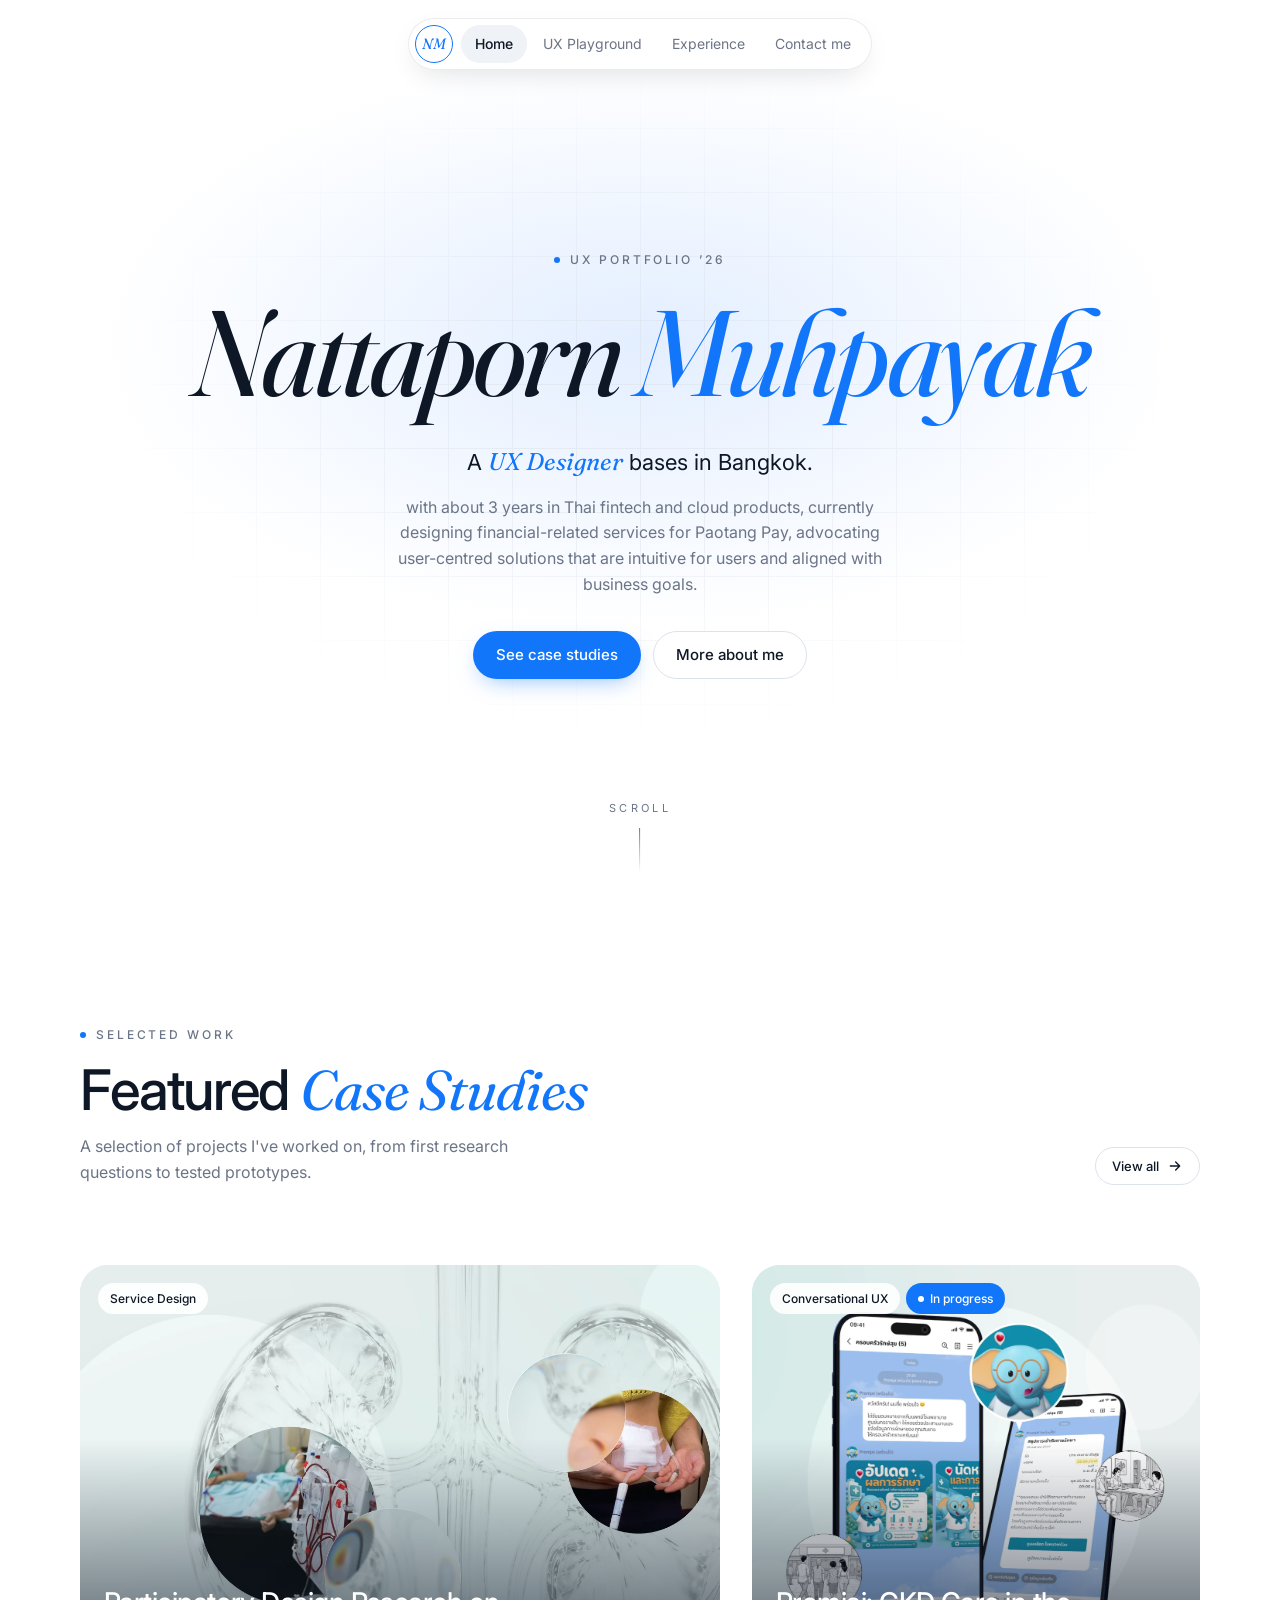
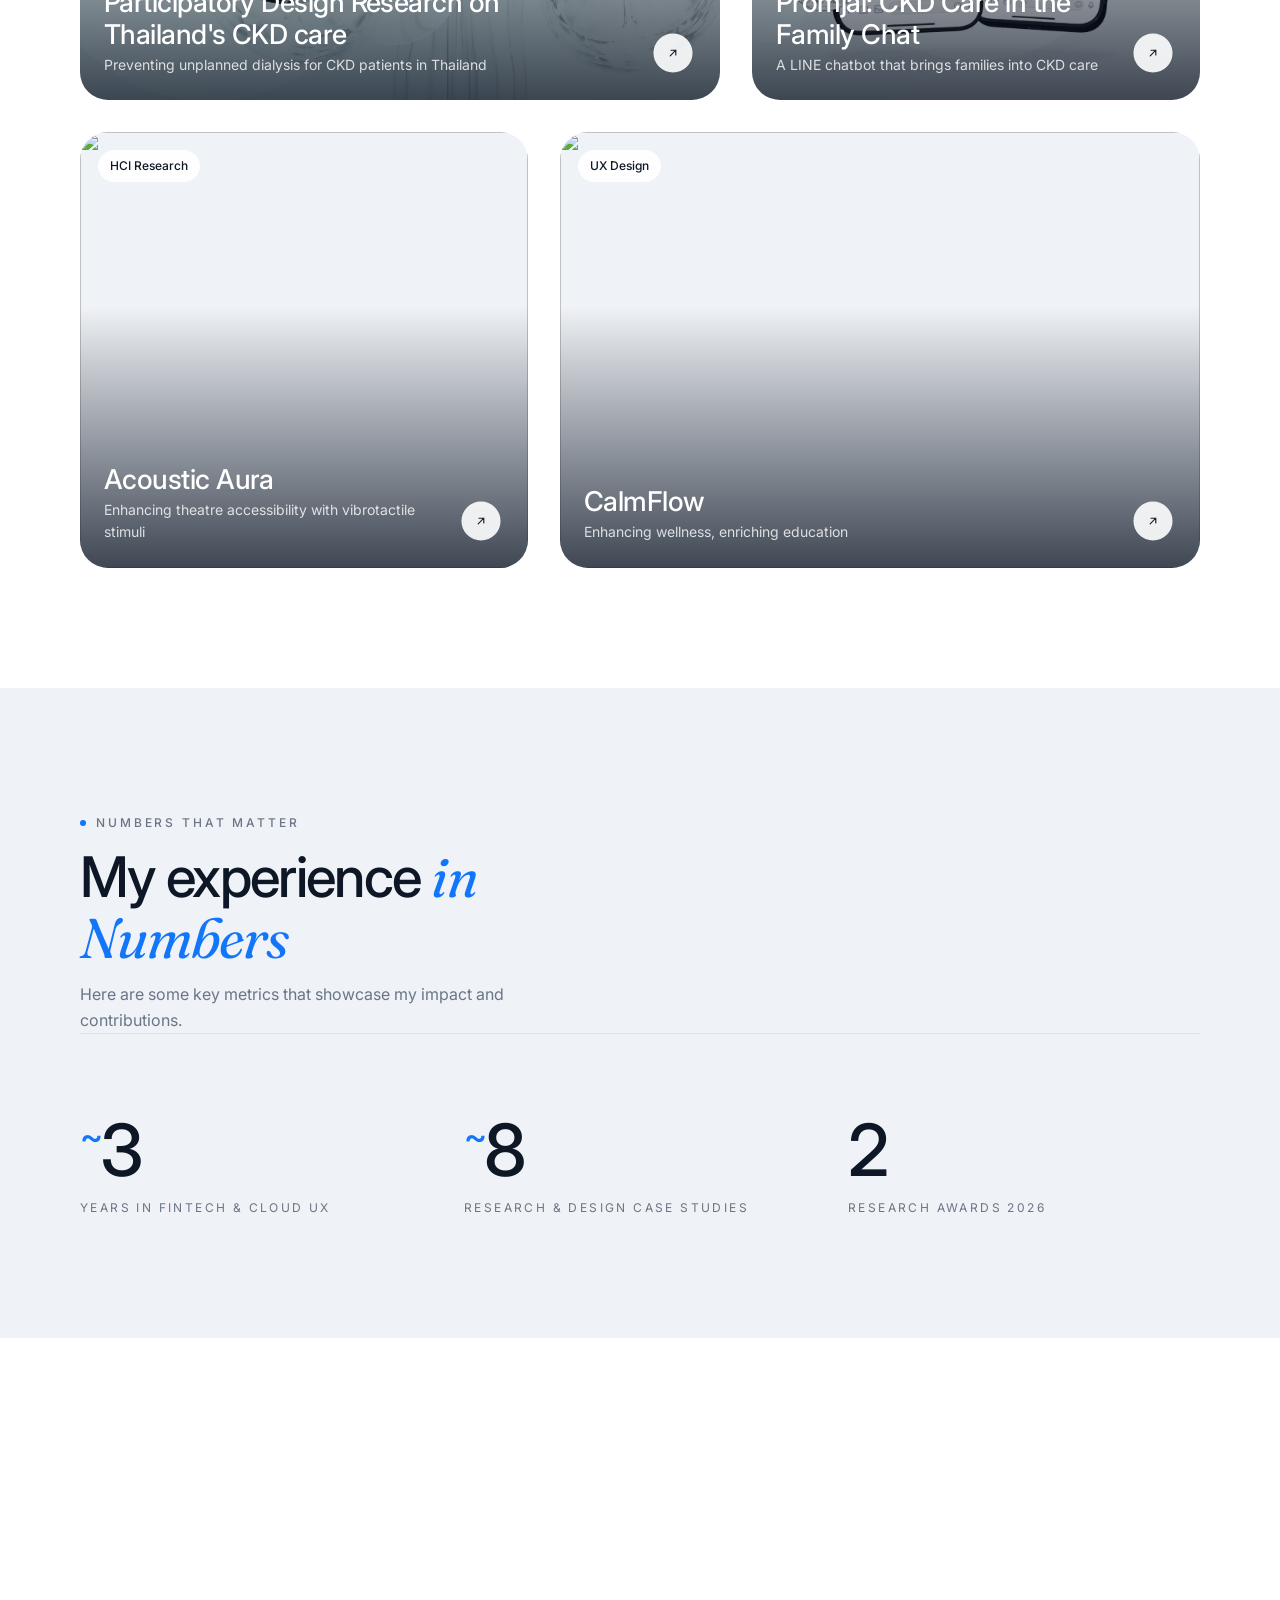
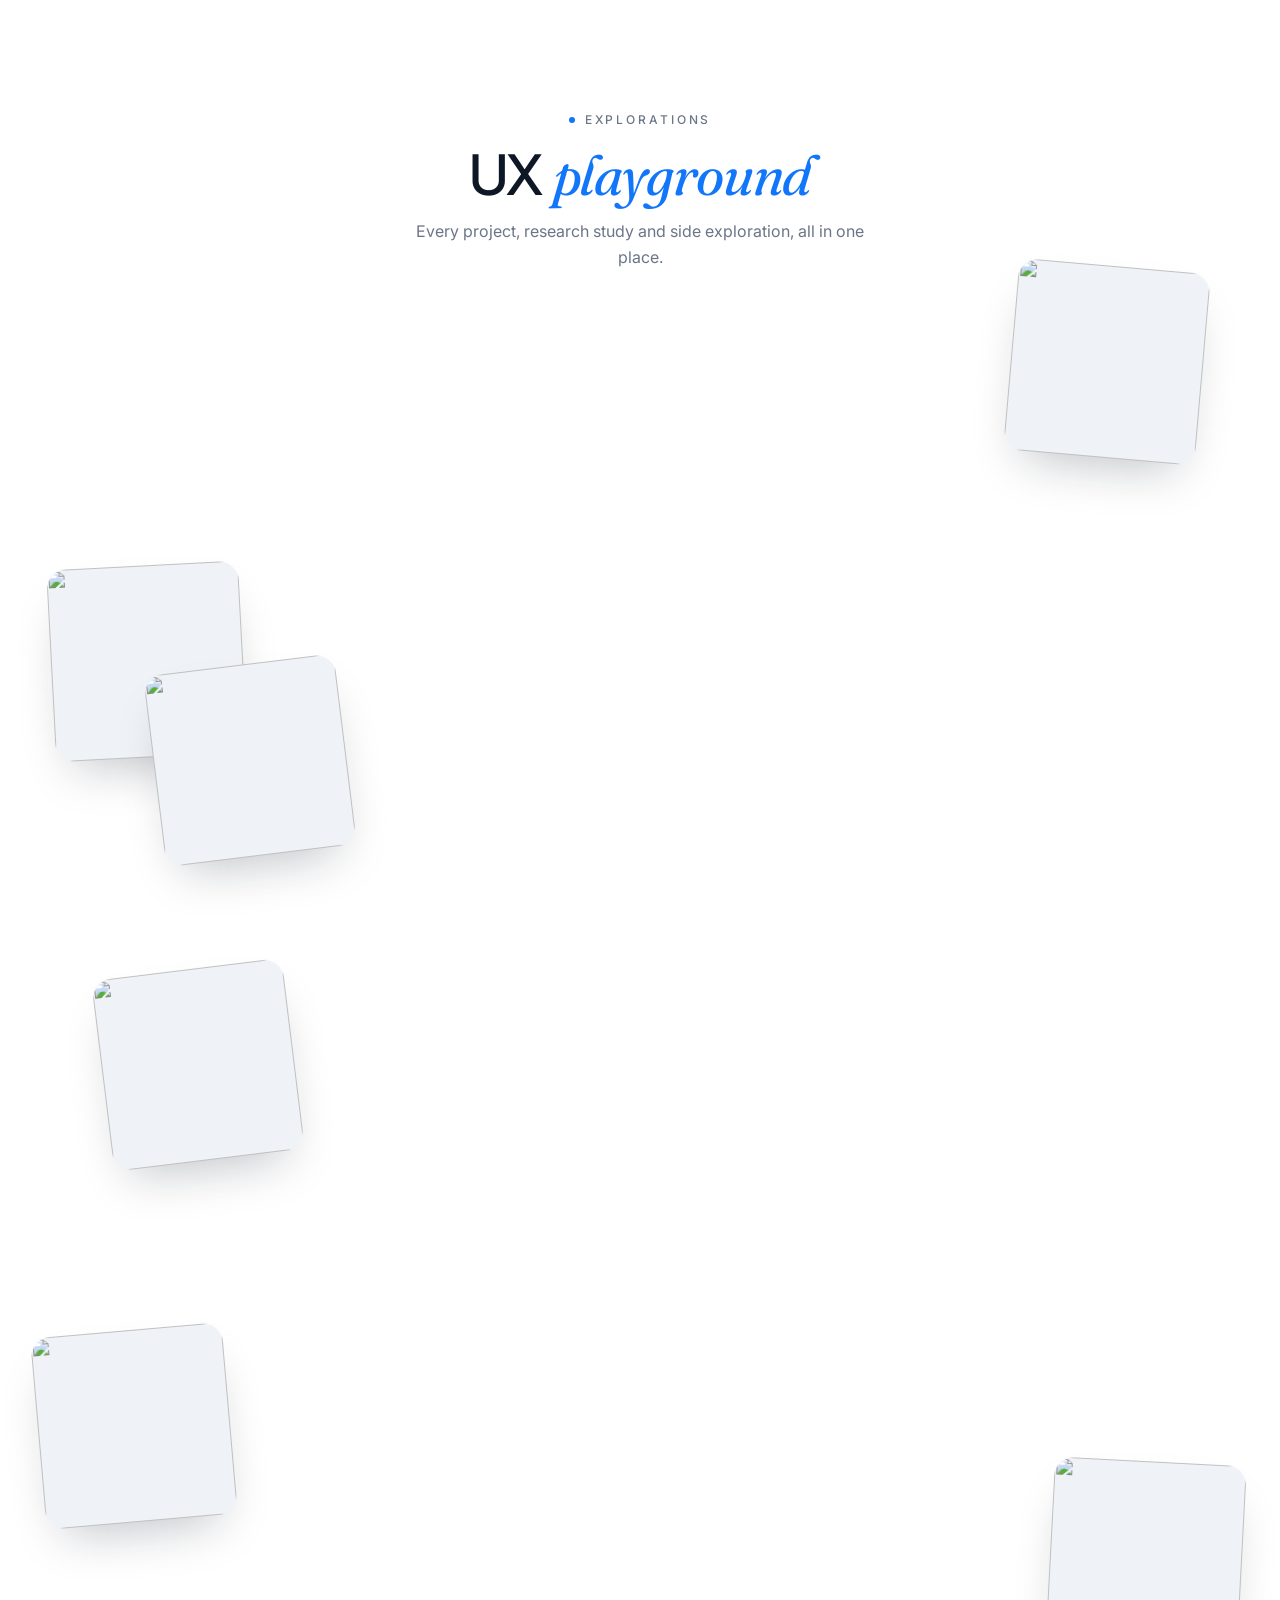
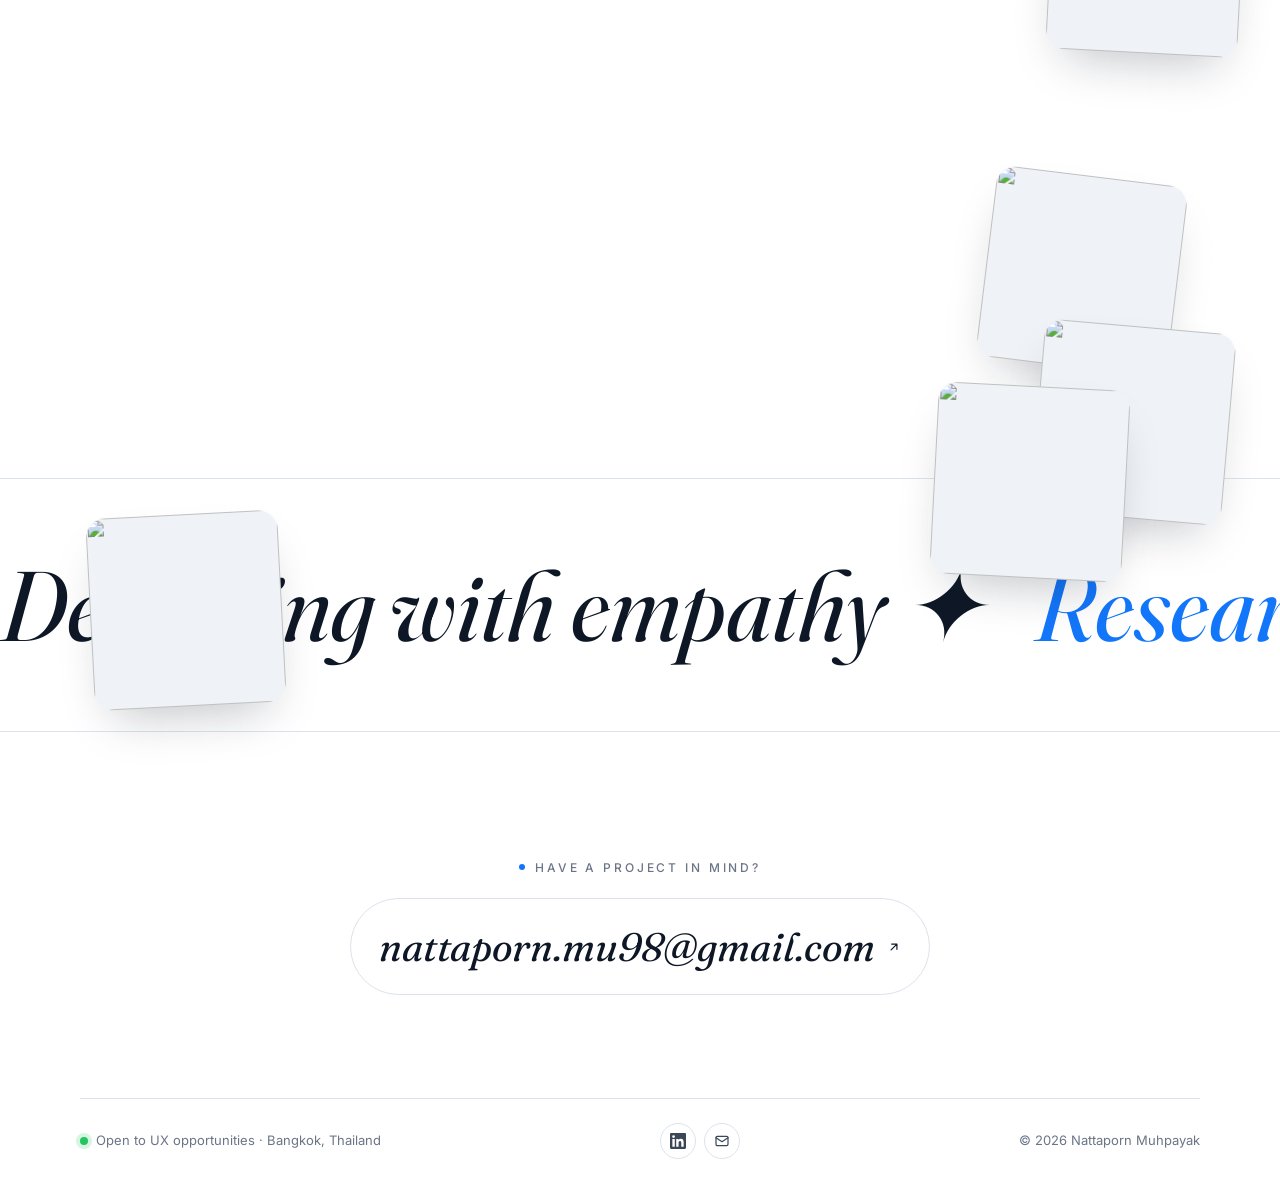
==== commit efea165c: "Update research and design case studies count" ====
--- a/index.html
+++ b/index.html
@@ -57,7 +57,7 @@
           </div>
         <div class="stats reveal">
           <div><div class="stat-num"><sup>~</sup><span data-count="3">0</span></div><div class="stat-label">Years in fintech &amp; cloud UX</div></div>
-          <div><div class="stat-num"><sup>~</sup><span data-count="6">0</span></div><div class="stat-label">Research &amp; design case studies</div></div>
+          <div><div class="stat-num"><sup>~</sup><span data-count="8">0</span></div><div class="stat-label">Research &amp; design case studies</div></div>
           <div><div class="stat-num"><span data-count="2">0</span></div><div class="stat-label">Research awards 2026</div></div>
         </div>
       </div>
